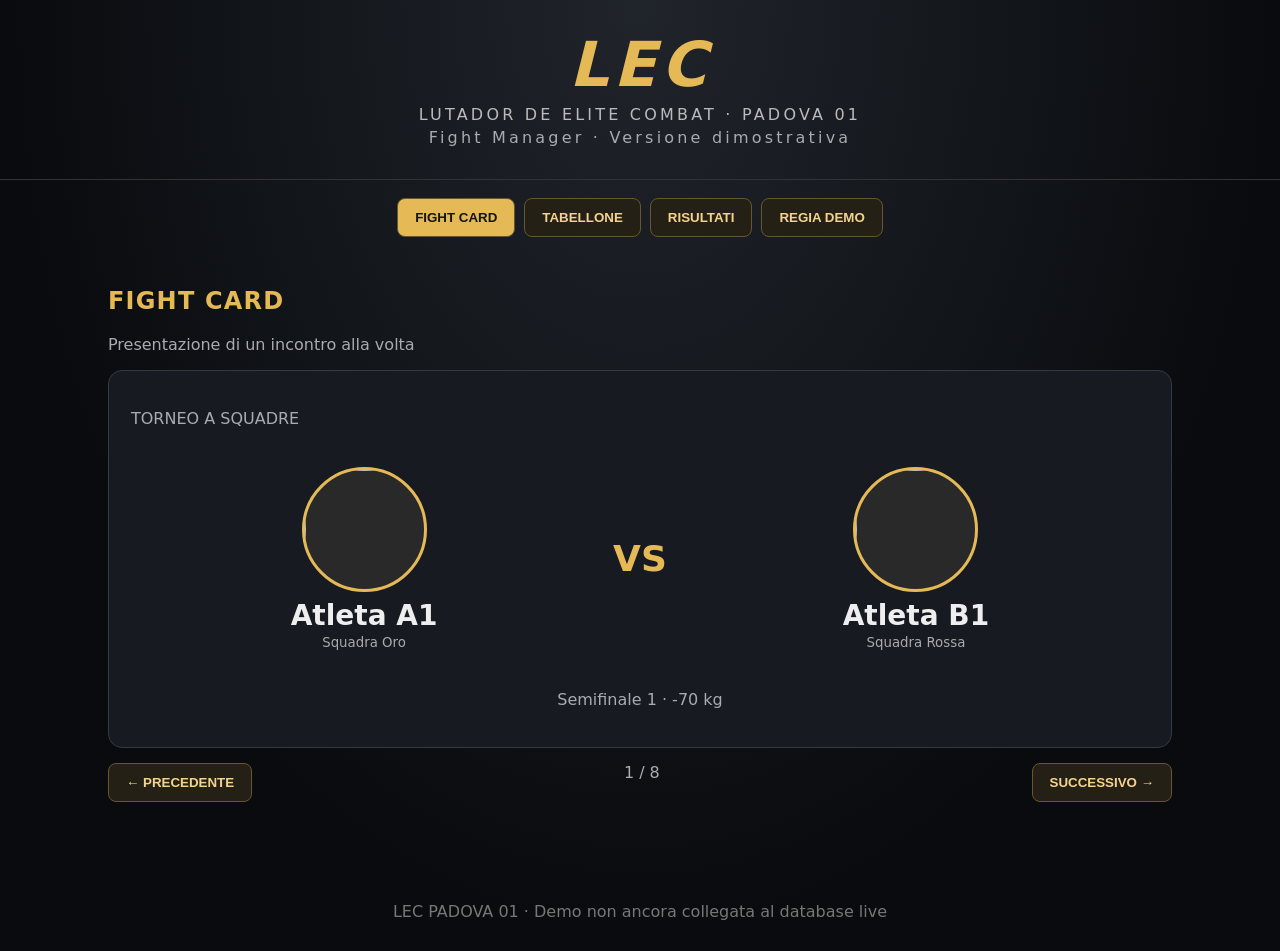
==== lec/index.html @ 763a9d62 "Add isolated LEC Padova 01 Fight Manager demo" ====
<!doctype html><html lang="it"><head><meta charset="utf-8"><meta name="viewport" content="width=device-width,initial-scale=1"><title>LEC PADOVA 01 | Fight Manager</title><style>
:root{color-scheme:dark;--gold:#e4b956;--bg:#090b0e;--panel:#171b21;--line:#333a43}*{box-sizing:border-box}body{margin:0;background:radial-gradient(ellipse at top,#20242b,var(--bg) 70%);font:16px system-ui,Arial;color:#eee}header{padding:28px 5vw;border-bottom:1px solid #333;text-align:center}h1{font-size:clamp(30px,6vw,62px);font-style:italic;color:var(--gold);letter-spacing:.08em;margin:0}header p{margin:4px;color:#bbb;letter-spacing:.2em}nav{display:flex;justify-content:center;flex-wrap:wrap;gap:9px;padding:18px}button,.btn{border:1px solid #66572f;border-radius:8px;background:#252016;color:#f4d48d;padding:11px 17px;font-weight:700;cursor:pointer}button.active{background:var(--gold);color:#151515}main{max-width:1100px;margin:auto;padding:12px 18px 70px}section{display:none}section.active{display:block}h2{color:var(--gold);letter-spacing:.05em}h3{margin:0 0 12px}.panel{background:var(--panel);border:1px solid var(--line);border-radius:14px;padding:22px;margin:15px 0}.fight{display:grid;grid-template-columns:1fr auto 1fr;align-items:center;gap:16px;min-height:230px;text-align:center}.fighter{min-width:0}.fighter img{width:125px;height:125px;object-fit:cover;border-radius:50%;border:3px solid var(--gold);background:#292929}.fighter strong{display:block;font-size:clamp(16px,3vw,28px);overflow-wrap:anywhere}.fighter small{color:#aaa}.vs{color:var(--gold);font-weight:900;font-size:36px}.muted{color:#a9abb0}.match{padding:15px;border-bottom:1px solid #393939;display:flex;justify-content:space-between;gap:15px}.winner{color:#88d7a1}input,select{background:#0d1117;border:1px solid #555;border-radius:6px;padding:10px;color:white;max-width:100%;width:100%}label{display:block;margin:12px 0 5px;color:#c5c5c5}form{display:grid;grid-template-columns:repeat(auto-fit,minmax(180px,1fr));gap:12px}form label{margin:0}form button{align-self:end}footer{text-align:center;color:#777;padding:30px}#notice{color:#ffcf83}a{color:var(--gold)}@media(max-width:540px){.fighter img{width:80px;height:80px}.fight{gap:7px;min-height:160px}.vs{font-size:23px}.panel{padding:14px}}</style></head><body>
<header><h1>LEC</h1><p>LUTADOR DE ELITE COMBAT · PADOVA 01</p><p class="muted">Fight Manager · Versione dimostrativa</p></header>
<nav><button data-tab="card" class="active">FIGHT CARD</button><button data-tab="bracket">TABELLONE</button><button data-tab="results">RISULTATI</button><button data-tab="admin">REGIA DEMO</button></nav>
<main><section id="card" class="active"><h2>FIGHT CARD</h2><p class="muted">Presentazione di un incontro alla volta</p><div class="panel"><p id="fight-type" class="muted"></p><div class="fight"><div class="fighter"><img id="photo-a" alt=""><strong id="name-a"></strong><small id="team-a"></small></div><div class="vs">VS</div><div class="fighter"><img id="photo-b" alt=""><strong id="name-b"></strong><small id="team-b"></small></div></div><p id="fight-category" class="muted" style="text-align:center"></p></div><div style="display:flex;justify-content:space-between"><button id="prev">← PRECEDENTE</button><span id="counter" class="muted"></span><button id="next">SUCCESSIVO →</button></div></section>
<section id="bracket"><h2>TABELLONE SQUADRE</h2><div class="panel"><h3>Semifinali</h3><div id="semis"></div></div><div class="panel"><h3>Finale</h3><div id="finale"></div></div><p class="muted">Il tabellone è dimostrativo: i nomi e i risultati potranno essere configurati dalla regia definitiva.</p></section>
<section id="results"><h2>RISULTATI</h2><div id="results-list"></div></section>
<section id="admin"><h2>REGIA · DEMO LOCALE</h2><p id="notice">Attenzione: questa regia dimostrativa non è protetta da password. I dati sono salvati solo nel browser utilizzato, non sincronizzati online. Non inserire dati riservati.</p><div class="panel"><label>Incontro da modificare<select id="fight-select"></select></label><form id="editor"><label>Atleta A<input name="a" required></label><label>Squadra A<input name="ta"></label><label>Foto atleta A (URL HTTPS)<input name="pa" type="url"></label><label>Atleta B<input name="b" required></label><label>Squadra B<input name="tb"></label><label>Foto atleta B (URL HTTPS)<input name="pb" type="url"></label><label>Categoria<input name="cat"></label><label>Tipo<select name="type"><option>TORNEO A SQUADRE</option><option>GRAPPLING SUPERFIGHT</option><option>MMA PRO</option></select></label><label>Vincitore<select name="winner"><option value="">Da disputare</option><option value="a">Atleta A</option><option value="b">Atleta B</option></select></label><label>Metodo / round / tempo<input name="method" placeholder="Es. Submission R1 3:12"></label><button type="submit">SALVA IN QUESTO BROWSER</button></form></div><button id="reset">Ripristina dati dimostrativi</button></section></main>
<footer>LEC PADOVA 01 · Demo non ancora collegata al database live</footer>
<script>
const placeholder=(s)=>'https://placehold.co/200x200/252525/e4b956?text='+encodeURIComponent(s||'LEC');
const initial=[{type:'TORNEO A SQUADRE',cat:'Semifinale 1 · -70 kg',a:'Atleta A1',ta:'Squadra Oro',b:'Atleta B1',tb:'Squadra Rossa'},{type:'TORNEO A SQUADRE',cat:'Semifinale 2 · -70 kg',a:'Atleta C1',ta:'Squadra Blu',b:'Atleta D1',tb:'Squadra Verde'},{type:'TORNEO A SQUADRE',cat:'Finale · -70 kg',a:'Finalista 1',ta:'Da definire',b:'Finalista 2',tb:'Da definire'},{type:'GRAPPLING SUPERFIGHT',cat:'Adult maschile',a:'Atleta 1',ta:'',b:'Atleta 2',tb:''},{type:'GRAPPLING SUPERFIGHT',cat:'Master maschile',a:'Atleta 3',ta:'',b:'Atleta 4',tb:''},{type:'GRAPPLING SUPERFIGHT',cat:'Adult femminile',a:'Atleta 5',ta:'',b:'Atleta 6',tb:''},{type:'MMA PRO',cat:'Co-main event',a:'Fighter 1',ta:'',b:'Fighter 2',tb:''},{type:'MMA PRO',cat:'Main event',a:'Fighter 3',ta:'',b:'Fighter 4',tb:''}];
let fights;try{fights=JSON.parse(localStorage.getItem('lec-demo-fights'))||structuredClone(initial)}catch(e){fights=structuredClone(initial)}let index=0;
const el=id=>document.getElementById(id),safe=s=>String(s||'').replace(/[&<>"']/g,c=>({'&':'&amp;','<':'&lt;','>':'&gt;','"':'&quot;',"'":'&#39;'}[c]));
function render(){const f=fights[index];el('fight-type').textContent=f.type;el('fight-category').textContent=f.cat;for(const [side,key] of [['a','a'],['b','b']]){el('name-'+side).textContent=f[key];el('team-'+side).textContent=f['t'+key]||' ';const img=el('photo-'+side);img.src=f['p'+key]&&/^https:\/\//.test(f['p'+key])?f['p'+key]:placeholder(f[key]);img.onerror=()=>{img.onerror=null;img.src=placeholder('LEC')}}el('counter').textContent=(index+1)+' / '+fights.length;el('fight-select').innerHTML=fights.map((x,i)=>'<option value="'+i+'">'+(i+1)+' · '+safe(x.cat)+'</option>').join('');el('fight-select').value=index;const form=el('editor');for(const key of ['a','b','ta','tb','pa','pb','cat','type','winner','method'])form.elements[key].value=f[key]||'';const item=(x)=>'<div class="match"><span>'+safe(x.a)+' <b>VS</b> '+safe(x.b)+'</span><span class="muted">'+safe(x.cat)+'</span></div>';el('semis').innerHTML=fights.slice(0,2).map(item).join('');el('finale').innerHTML=item(fights[2]);el('results-list').innerHTML=fights.map((x,i)=>'<div class="panel"><b>'+(i+1)+'. '+safe(x.cat)+'</b><p>'+safe(x.a)+' VS '+safe(x.b)+'</p><p class="'+(x.winner?'winner':'muted')+'">'+(x.winner?'Vincitore: '+safe(x[x.winner])+' · '+safe(x.method||'Metodo non indicato'):'In attesa di risultato')+'</p></div>').join('')}
document.querySelectorAll('[data-tab]').forEach(b=>b.onclick=()=>{document.querySelectorAll('[data-tab],section').forEach(x=>x.classList.remove('active'));b.classList.add('active');el(b.dataset.tab).classList.add('active')});el('prev').onclick=()=>{index=(index+fights.length-1)%fights.length;render()};el('next').onclick=()=>{index=(index+1)%fights.length;render()};el('fight-select').onchange=e=>{index=Number(e.target.value);render()};el('editor').onsubmit=e=>{e.preventDefault();const d=new FormData(e.target);for(const [k,v] of d)fights[index][k]=String(v).trim();localStorage.setItem('lec-demo-fights',JSON.stringify(fights));render();alert('Dati salvati in questo browser')};el('reset').onclick=()=>{if(confirm('Ripristinare i dati dimostrativi?')){localStorage.removeItem('lec-demo-fights');fights=structuredClone(initial);index=0;render()}};render();
</script></body></html>
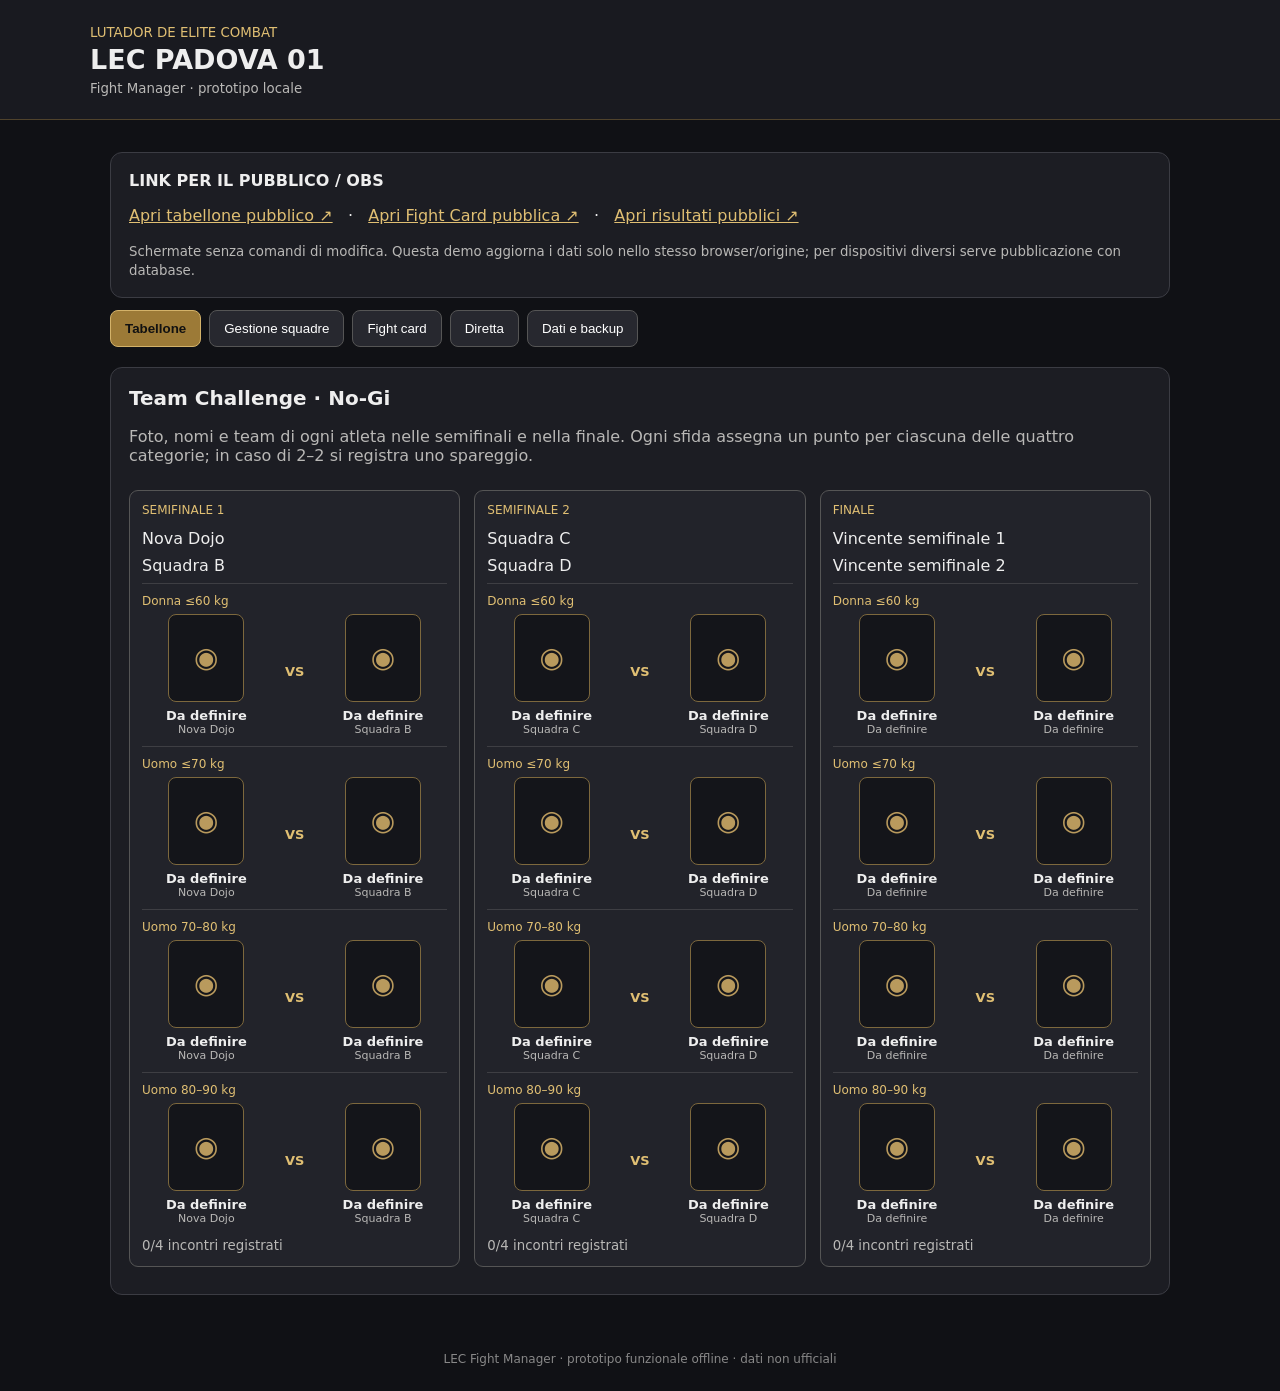
==== commit fca0b75f: "Restore original LEC Fight Manager control room" ====
--- a/lec/index.html
+++ b/lec/index.html
@@ -1,17 +1,12 @@
-<!doctype html><html lang="it"><head><meta charset="utf-8"><meta name="viewport" content="width=device-width,initial-scale=1"><title>LEC PADOVA 01 | Fight Manager</title><style>
-:root{color-scheme:dark;--gold:#e4b956;--bg:#090b0e;--panel:#171b21;--line:#333a43}*{box-sizing:border-box}body{margin:0;background:radial-gradient(ellipse at top,#20242b,var(--bg) 70%);font:16px system-ui,Arial;color:#eee}header{padding:28px 5vw;border-bottom:1px solid #333;text-align:center}h1{font-size:clamp(30px,6vw,62px);font-style:italic;color:var(--gold);letter-spacing:.08em;margin:0}header p{margin:4px;color:#bbb;letter-spacing:.2em}nav{display:flex;justify-content:center;flex-wrap:wrap;gap:9px;padding:18px}button,.btn{border:1px solid #66572f;border-radius:8px;background:#252016;color:#f4d48d;padding:11px 17px;font-weight:700;cursor:pointer}button.active{background:var(--gold);color:#151515}main{max-width:1100px;margin:auto;padding:12px 18px 70px}section{display:none}section.active{display:block}h2{color:var(--gold);letter-spacing:.05em}h3{margin:0 0 12px}.panel{background:var(--panel);border:1px solid var(--line);border-radius:14px;padding:22px;margin:15px 0}.fight{display:grid;grid-template-columns:1fr auto 1fr;align-items:center;gap:16px;min-height:230px;text-align:center}.fighter{min-width:0}.fighter img{width:125px;height:125px;object-fit:cover;border-radius:50%;border:3px solid var(--gold);background:#292929}.fighter strong{display:block;font-size:clamp(16px,3vw,28px);overflow-wrap:anywhere}.fighter small{color:#aaa}.vs{color:var(--gold);font-weight:900;font-size:36px}.muted{color:#a9abb0}.match{padding:15px;border-bottom:1px solid #393939;display:flex;justify-content:space-between;gap:15px}.winner{color:#88d7a1}input,select{background:#0d1117;border:1px solid #555;border-radius:6px;padding:10px;color:white;max-width:100%;width:100%}label{display:block;margin:12px 0 5px;color:#c5c5c5}form{display:grid;grid-template-columns:repeat(auto-fit,minmax(180px,1fr));gap:12px}form label{margin:0}form button{align-self:end}footer{text-align:center;color:#777;padding:30px}#notice{color:#ffcf83}a{color:var(--gold)}@media(max-width:540px){.fighter img{width:80px;height:80px}.fight{gap:7px;min-height:160px}.vs{font-size:23px}.panel{padding:14px}}</style></head><body>
-<header><h1>LEC</h1><p>LUTADOR DE ELITE COMBAT · PADOVA 01</p><p class="muted">Fight Manager · Versione dimostrativa</p></header>
-<nav><button data-tab="card" class="active">FIGHT CARD</button><button data-tab="bracket">TABELLONE</button><button data-tab="results">RISULTATI</button><button data-tab="admin">REGIA DEMO</button></nav>
-<main><section id="card" class="active"><h2>FIGHT CARD</h2><p class="muted">Presentazione di un incontro alla volta</p><div class="panel"><p id="fight-type" class="muted"></p><div class="fight"><div class="fighter"><img id="photo-a" alt=""><strong id="name-a"></strong><small id="team-a"></small></div><div class="vs">VS</div><div class="fighter"><img id="photo-b" alt=""><strong id="name-b"></strong><small id="team-b"></small></div></div><p id="fight-category" class="muted" style="text-align:center"></p></div><div style="display:flex;justify-content:space-between"><button id="prev">← PRECEDENTE</button><span id="counter" class="muted"></span><button id="next">SUCCESSIVO →</button></div></section>
-<section id="bracket"><h2>TABELLONE SQUADRE</h2><div class="panel"><h3>Semifinali</h3><div id="semis"></div></div><div class="panel"><h3>Finale</h3><div id="finale"></div></div><p class="muted">Il tabellone è dimostrativo: i nomi e i risultati potranno essere configurati dalla regia definitiva.</p></section>
-<section id="results"><h2>RISULTATI</h2><div id="results-list"></div></section>
-<section id="admin"><h2>REGIA · DEMO LOCALE</h2><p id="notice">Attenzione: questa regia dimostrativa non è protetta da password. I dati sono salvati solo nel browser utilizzato, non sincronizzati online. Non inserire dati riservati.</p><div class="panel"><label>Incontro da modificare<select id="fight-select"></select></label><form id="editor"><label>Atleta A<input name="a" required></label><label>Squadra A<input name="ta"></label><label>Foto atleta A (URL HTTPS)<input name="pa" type="url"></label><label>Atleta B<input name="b" required></label><label>Squadra B<input name="tb"></label><label>Foto atleta B (URL HTTPS)<input name="pb" type="url"></label><label>Categoria<input name="cat"></label><label>Tipo<select name="type"><option>TORNEO A SQUADRE</option><option>GRAPPLING SUPERFIGHT</option><option>MMA PRO</option></select></label><label>Vincitore<select name="winner"><option value="">Da disputare</option><option value="a">Atleta A</option><option value="b">Atleta B</option></select></label><label>Metodo / round / tempo<input name="method" placeholder="Es. Submission R1 3:12"></label><button type="submit">SALVA IN QUESTO BROWSER</button></form></div><button id="reset">Ripristina dati dimostrativi</button></section></main>
-<footer>LEC PADOVA 01 · Demo non ancora collegata al database live</footer>
-<script>
-const placeholder=(s)=>'https://placehold.co/200x200/252525/e4b956?text='+encodeURIComponent(s||'LEC');
-const initial=[{type:'TORNEO A SQUADRE',cat:'Semifinale 1 · -70 kg',a:'Atleta A1',ta:'Squadra Oro',b:'Atleta B1',tb:'Squadra Rossa'},{type:'TORNEO A SQUADRE',cat:'Semifinale 2 · -70 kg',a:'Atleta C1',ta:'Squadra Blu',b:'Atleta D1',tb:'Squadra Verde'},{type:'TORNEO A SQUADRE',cat:'Finale · -70 kg',a:'Finalista 1',ta:'Da definire',b:'Finalista 2',tb:'Da definire'},{type:'GRAPPLING SUPERFIGHT',cat:'Adult maschile',a:'Atleta 1',ta:'',b:'Atleta 2',tb:''},{type:'GRAPPLING SUPERFIGHT',cat:'Master maschile',a:'Atleta 3',ta:'',b:'Atleta 4',tb:''},{type:'GRAPPLING SUPERFIGHT',cat:'Adult femminile',a:'Atleta 5',ta:'',b:'Atleta 6',tb:''},{type:'MMA PRO',cat:'Co-main event',a:'Fighter 1',ta:'',b:'Fighter 2',tb:''},{type:'MMA PRO',cat:'Main event',a:'Fighter 3',ta:'',b:'Fighter 4',tb:''}];
-let fights;try{fights=JSON.parse(localStorage.getItem('lec-demo-fights'))||structuredClone(initial)}catch(e){fights=structuredClone(initial)}let index=0;
-const el=id=>document.getElementById(id),safe=s=>String(s||'').replace(/[&<>"']/g,c=>({'&':'&amp;','<':'&lt;','>':'&gt;','"':'&quot;',"'":'&#39;'}[c]));
-function render(){const f=fights[index];el('fight-type').textContent=f.type;el('fight-category').textContent=f.cat;for(const [side,key] of [['a','a'],['b','b']]){el('name-'+side).textContent=f[key];el('team-'+side).textContent=f['t'+key]||' ';const img=el('photo-'+side);img.src=f['p'+key]&&/^https:\/\//.test(f['p'+key])?f['p'+key]:placeholder(f[key]);img.onerror=()=>{img.onerror=null;img.src=placeholder('LEC')}}el('counter').textContent=(index+1)+' / '+fights.length;el('fight-select').innerHTML=fights.map((x,i)=>'<option value="'+i+'">'+(i+1)+' · '+safe(x.cat)+'</option>').join('');el('fight-select').value=index;const form=el('editor');for(const key of ['a','b','ta','tb','pa','pb','cat','type','winner','method'])form.elements[key].value=f[key]||'';const item=(x)=>'<div class="match"><span>'+safe(x.a)+' <b>VS</b> '+safe(x.b)+'</span><span class="muted">'+safe(x.cat)+'</span></div>';el('semis').innerHTML=fights.slice(0,2).map(item).join('');el('finale').innerHTML=item(fights[2]);el('results-list').innerHTML=fights.map((x,i)=>'<div class="panel"><b>'+(i+1)+'. '+safe(x.cat)+'</b><p>'+safe(x.a)+' VS '+safe(x.b)+'</p><p class="'+(x.winner?'winner':'muted')+'">'+(x.winner?'Vincitore: '+safe(x[x.winner])+' · '+safe(x.method||'Metodo non indicato'):'In attesa di risultato')+'</p></div>').join('')}
-document.querySelectorAll('[data-tab]').forEach(b=>b.onclick=()=>{document.querySelectorAll('[data-tab],section').forEach(x=>x.classList.remove('active'));b.classList.add('active');el(b.dataset.tab).classList.add('active')});el('prev').onclick=()=>{index=(index+fights.length-1)%fights.length;render()};el('next').onclick=()=>{index=(index+1)%fights.length;render()};el('fight-select').onchange=e=>{index=Number(e.target.value);render()};el('editor').onsubmit=e=>{e.preventDefault();const d=new FormData(e.target);for(const [k,v] of d)fights[index][k]=String(v).trim();localStorage.setItem('lec-demo-fights',JSON.stringify(fights));render();alert('Dati salvati in questo browser')};el('reset').onclick=()=>{if(confirm('Ripristinare i dati dimostrativi?')){localStorage.removeItem('lec-demo-fights');fights=structuredClone(initial);index=0;render()}};render();
-</script></body></html>+<!doctype html><html lang="it"><head><meta charset="utf-8"><meta name="viewport" content="width=device-width,initial-scale=1"><title>LEC Fight Manager · Demo</title><style>:root{font-family:system-ui,-apple-system,sans-serif;color:#eee;background:#101115}*{box-sizing:border-box}body{margin:0}header{padding:22px max(18px,calc((100vw - 1100px)/2));background:#191a20;border-bottom:1px solid #50432c}h1{margin:3px 0;font-size:27px}small,.muted{color:#b9b8b6}.gold{color:#e0bf73}main{max-width:1100px;margin:auto;padding:20px}nav{display:flex;gap:8px;flex-wrap:wrap;margin:0 0 20px}button{background:#27282f;border:1px solid #555;color:#fff;border-radius:8px;padding:10px 14px;cursor:pointer}button.active,button.primary{background:#9c7a37;color:#111;border-color:#d3b269;font-weight:700}.panel{background:#1c1d23;border:1px solid #3b3c43;border-radius:12px;padding:18px;margin:12px 0}h2{margin-top:0;font-size:20px}h3{margin:10px 0}input,select{background:#111217;color:#fff;border:1px solid #555;border-radius:7px;padding:9px;width:100%;min-width:0}label{display:block;color:#c4c4c4;font-size:13px;margin:10px 0 5px}.grid{display:grid;grid-template-columns:repeat(auto-fit,minmax(230px,1fr));gap:14px}.fight{border:1px solid #555;border-radius:9px;padding:12px;margin:9px 0;background:#22232a}.fighter{display:flex;justify-content:space-between;gap:8px;margin:8px 0}.fighter b{color:#e4c17c}.row{display:flex;align-items:center;gap:10px;flex-wrap:wrap}.row>*{flex:1}.score{max-width:75px}.tag{font-size:12px;color:#e0bf73}.hide{display:none}.wide{width:100%}iframe{width:100%;aspect-ratio:16/9;border:0;border-radius:10px;background:#080808}footer{padding:25px;text-align:center;color:#888;font-size:12px}.notice{border-left:3px solid #d4ae61;padding:10px;background:#29251c}.status{color:#a5d3a5}.bout{padding:10px 0;border-top:1px solid #3e3e43}.versus{display:grid;grid-template-columns:minmax(0,1fr) 34px minmax(0,1fr);align-items:center;gap:7px}.athlete-card{text-align:center;min-width:0}.athlete-card img,.placeholder{width:76px;height:88px;object-fit:cover;border-radius:8px;border:1px solid #7d683d;background:#14151a;display:block;margin:6px auto}.placeholder{display:flex;align-items:center;justify-content:center;color:#b99a5d;font-size:28px}.athlete-card strong{display:block;font-size:13px;overflow-wrap:anywhere}.athlete-card small{display:block;font-size:11px}.vs{font-size:13px;color:#e0bf73;font-weight:800;text-align:center}.upload-note{font-size:11px;color:#aaa}.photo-preview{height:64px;width:56px;object-fit:cover;border-radius:5px;border:1px solid #777;margin-top:6px}.match-title{margin-bottom:12px}.ufc-card{background:linear-gradient(145deg,#16171b,#08090c);border:1px solid #80632d;border-radius:14px;overflow:hidden;margin:18px 0;box-shadow:0 12px 35px #0008}.ufc-heading{background:linear-gradient(90deg,#a27b35,#d9b96c,#7c5a24);color:#15120b;text-align:center;font-weight:900;letter-spacing:2px;padding:10px;font-size:12px}.ufc-body{display:grid;grid-template-columns:minmax(0,1fr) 70px minmax(0,1fr);align-items:end;min-height:240px;padding:12px 8px 0;gap:3px}.ufc-person{text-align:center;min-width:0}.ufc-person img,.ufc-silhouette{width:100%;max-width:185px;height:175px;object-fit:cover;object-position:top center;margin:auto;display:block;mask-image:linear-gradient(#000 75%,transparent 100%);-webkit-mask-image:linear-gradient(#000 75%,transparent 100%)}.ufc-silhouette{display:flex;justify-content:center;align-items:center;font-size:60px;color:#777;background:linear-gradient(#333,#111)}.ufc-name{font-size:clamp(15px,2.6vw,23px);font-weight:950;text-transform:uppercase;overflow-wrap:anywhere;line-height:1.1;min-height:50px}.ufc-team{font-size:12px;color:#d2b36e;margin:6px 0 12px;overflow-wrap:anywhere}.ufc-vs{text-align:center;align-self:center;font-weight:1000;color:#e0bb66;font-size:28px;font-style:italic}.ufc-footer{text-align:center;padding:9px;background:#22232a;font-size:12px;color:#d5d5d5}.ufc-file{font-size:12px}.ufc-preview{width:55px;height:60px;object-fit:cover;border-radius:6px;margin-top:7px}@media(max-width:520px){.ufc-body{grid-template-columns:minmax(0,1fr) 43px minmax(0,1fr);min-height:190px}.ufc-person img,.ufc-silhouette{height:125px}.ufc-vs{font-size:21px}.ufc-name{min-height:38px}} </style></head><body><header><small class="gold">LUTADOR DE ELITE COMBAT</small><h1>LEC PADOVA 01</h1><small>Fight Manager · prototipo locale</small></header><main><div class="panel"><strong>LINK PER IL PUBBLICO / OBS</strong><p><a href="lec_tabellone_pubblico.html" target="_blank" style="color:#e0bf73">Apri tabellone pubblico ↗</a> &nbsp; · &nbsp; <a href="lec_fightcard_pubblica.html" target="_blank" style="color:#e0bf73">Apri Fight Card pubblica ↗</a> &nbsp; · &nbsp; <a href="lec_risultati_pubblici.html" target="_blank" style="color:#e0bf73">Apri risultati pubblici ↗</a></p><small>Schermate senza comandi di modifica. Questa demo aggiorna i dati solo nello stesso browser/origine; per dispositivi diversi serve pubblicazione con database.</small></div><nav><button class="active" data-tab="tabellone">Tabellone</button><button data-tab="gestione">Gestione squadre</button><button data-tab="fightcard">Fight card</button><button data-tab="diretta">Diretta</button><button data-tab="dati">Dati e backup</button></nav><section id="tabellone"><div class="panel"><h2>Team Challenge · No-Gi</h2><p class="muted">Foto, nomi e team di ogni atleta nelle semifinali e nella finale. Ogni sfida assegna un punto per ciascuna delle quattro categorie; in caso di 2–2 si registra uno spareggio.</p><div id="bracket" class="grid"></div></div></section><section id="gestione" class="hide"><div class="panel"><h2>Squadre, atleti e fotografie</h2><p class="muted">Carica una foto per ogni atleta: sarà ridimensionata e mostrata nel tabellone. Le immagini restano salvate solo in questo browser.</p><div id="teamInputs" class="grid"></div><button class="primary" onclick="saveTeams()">Salva squadre e atleti</button><p id="saved" class="status"></p></div><div class="panel"><h2>Risultati delle semifinali e finale</h2><p class="muted">Inserisci 1 per una vittoria, 0 per una sconfitta; lascia vuoto se l'incontro non si è svolto. Lo spareggio decide solo in caso di 2–2.</p><div id="resultInputs"></div><button class="primary" onclick="saveResults()">Salva risultati</button></div></section><section id="fightcard" class="hide"><div class="panel"><h2>Superfight e MMA Pro</h2><div id="extraInputs"></div><button class="primary" onclick="saveExtras()">Salva fight card</button></div><div class="panel"><h2>Programma pubblico</h2><div id="publicCard"></div></div></section><section id="diretta" class="hide"><div class="panel"><h2>Collegamento streaming</h2><p class="muted">Inserisci un link YouTube Live o un ID video. Il player si attiverà quando la diretta sarà disponibile.</p><label>URL YouTube / ID video</label><input id="streamUrl" placeholder="https://www.youtube.com/watch?v=..."><div class="row" style="margin-top:12px"><button class="primary" onclick="saveStream()">Collega diretta</button><button onclick="clearStream()">Rimuovi</button></div><div id="streamPlayer" style="margin-top:18px"></div></div></section><section id="dati" class="hide"><div class="panel"><h2>Salvataggio e backup</h2><p class="notice">Questa demo salva i dati soltanto nel browser di questo dispositivo. Non sincronizza altri telefoni, non pubblica aggiornamenti online e non è ancora un sito distribuito. Per l'evento reale serviranno database, login e hosting.</p><div class="row"><button onclick="exportData()">Esporta backup JSON</button><label style="margin:0">Importa backup JSON<input type="file" id="importFile" accept="application/json" onchange="importData(event)"></label></div><button style="margin-top:12px" onclick="resetDemo()">Ripristina dati dimostrativi</button></div></section></main><footer>LEC Fight Manager · prototipo funzionale offline · dati non ufficiali</footer><script>
+const cats=['Donna ≤60 kg','Uomo ≤70 kg','Uomo 70–80 kg','Uomo 80–90 kg'];const extraNames=['Superfight · Donna','Superfight · Master uomo','Superfight · Adult uomo','MMA Pro · Co-Main','MMA Pro · Main Event'];const defaults=()=>({teams:['Nova Dojo','Squadra B','Squadra C','Squadra D'].map(name=>({name,athletes:['Da definire','Da definire','Da definire','Da definire'],photos:['','','','']})),matches:[{scores:['','','',''],tie:''},{scores:['','','',''],tie:''},{scores:['','','',''],tie:''}],extras:extraNames.map(title=>({title,a:'Da definire',b:'Da definire',result:'',teamA:'',teamB:'',photoA:'',photoB:''})),stream:''});let state;try{state=JSON.parse(localStorage.getItem('lecDemo'))||defaults()}catch(e){state=defaults()}function persist(){localStorage.setItem('lecDemo',JSON.stringify(state))}function esc(s){return String(s??'').replace(/[&<>"']/g,c=>({'&':'&amp;','<':'&lt;','>':'&gt;','"':'&quot;',"'":'&#39;'}[c]))}function result(m){let s=m.scores;if(s.some(v=>v===''||!['0','1'].includes(String(v))))return null;let n=s.reduce((a,v)=>a+Number(v),0);if(n>2)return 0;if(n<2)return 1;return m.tie==='0'?0:m.tie==='1'?1:null}function finalists(){let a=result(state.matches[0]),b=result(state.matches[1]);return [a===null?null:state.teams[a],b===null?null:state.teams[2+b]]}function names(i){if(i<2)return[state.teams[i*2],state.teams[i*2+1]];return finalists()}function athleteBox(t,j){let name=t?.athletes?.[j]||'Da definire',photo=t?.photos?.[j]||'',team=t?.name||'Da definire';return `<div class="athlete-card">${photo?`<img src="${esc(photo)}" alt="Foto di ${esc(name)}">`:'<div class="placeholder">◉</div>'}<strong>${esc(name)}</strong><small>${esc(team)}</small></div>`}
+function renderBracket(){let html='';for(let i=0;i<3;i++){let m=state.matches[i],pair=names(i),win=result(m);html+=`<div class="fight"><div class="tag match-title">${i===2?'FINALE':'SEMIFINALE '+(i+1)}</div>`;pair.forEach((t,j)=>{html+=`<div class="fighter"><span>${esc(t?.name||'Vincente semifinale '+(j+1))}</span>${win===j?'<b>VINCENTE</b>':''}</div>`});cats.forEach((cat,j)=>{html+=`<div class="bout"><div class="tag">${esc(cat)}</div><div class="versus">${athleteBox(pair[0],j)}<div class="vs">VS</div>${athleteBox(pair[1],j)}</div>${m.scores[j]!==''?`<small>Vincitore: ${esc(pair[m.scores[j]==='1'?0:1]?.athletes?.[j]||'Da definire')}</small>`:''}</div>`});let played=m.scores.filter(v=>v!=='').length;html+=`<small>${played}/4 incontri registrati${played===4?' · '+m.scores.reduce((a,v)=>a+Number(v),0)+'–'+(4-m.scores.reduce((a,v)=>a+Number(v),0)):''}</small></div>`}document.getElementById('bracket').innerHTML=html}
+function renderTeamInputs(){document.getElementById('teamInputs').innerHTML=state.teams.map((t,i)=>`<div class="fight"><h3>Squadra ${i+1}</h3><label>Nome squadra</label><input id="t${i}" value="${esc(t.name)}">${cats.map((cat,j)=>`<label>${cat}</label><input id="a${i}_${j}" value="${esc(t.athletes[j])}"><label>Fotografia atleta (JPG / PNG / WebP)</label><input type="file" accept="image/jpeg,image/png,image/webp" onchange="setPhoto(${i},${j},this)">${t.photos?.[j]?`<div class="row"><img class="photo-preview" src="${esc(t.photos[j])}" alt="Foto atleta"><button type="button" onclick="removePhoto(${i},${j})">Rimuovi foto</button></div>`:'<small class="upload-note">Nessuna foto caricata</small>'}`).join('')}</div>`).join('')}
+function setPhoto(i,j,input){let f=input.files?.[0];if(!f)return;if(f.size>12*1024*1024){alert('La foto supera 12 MB. Scegli una foto più piccola.');return}let reader=new FileReader();reader.onload=()=>{let img=new Image();img.onload=()=>{let canvas=document.createElement('canvas'),max=360,scale=Math.min(1,max/Math.max(img.width,img.height));canvas.width=Math.max(1,Math.round(img.width*scale));canvas.height=Math.max(1,Math.round(img.height*scale));canvas.getContext('2d').drawImage(img,0,0,canvas.width,canvas.height);state.teams[i].photos??=['','','',''];state.teams[i].photos[j]=canvas.toDataURL('image/jpeg',.72);try{persist();renderAll()}catch(e){state.teams[i].photos[j]='';alert('Memoria del browser piena: esporta un backup e usa foto più piccole.')}};img.onerror=()=>alert('Impossibile leggere questa foto');img.src=reader.result};reader.readAsDataURL(f)}
+function removePhoto(i,j){state.teams[i].photos??=['','','',''];state.teams[i].photos[j]='';persist();renderAll()}
+function renderResultInputs(){document.getElementById('resultInputs').innerHTML=state.matches.map((m,i)=>{let p=names(i);return`<div class="fight"><h3>${i===2?'Finale':'Semifinale '+(i+1)}</h3><small>${esc(p[0]?.name||'Vincente SF1')} contro ${esc(p[1]?.name||'Vincente SF2')}</small>${cats.map((cat,j)=>`<label>${cat}</label><select id="r${i}_${j}"><option value="" ${m.scores[j]===''?'selected':''}>Da disputare</option><option value="1" ${m.scores[j]==='1'?'selected':''}>Vince ${esc(p[0]?.name||'Squadra 1')}</option><option value="0" ${m.scores[j]==='0'?'selected':''}>Vince ${esc(p[1]?.name||'Squadra 2')}</option></select>`).join('')}<label>Spareggio (solo se 2–2)</label><select id="tie${i}"><option value="">Non disputato</option><option value="0" ${m.tie==='0'?'selected':''}>Vince ${esc(p[0]?.name||'Squadra 1')}</option><option value="1" ${m.tie==='1'?'selected':''}>Vince ${esc(p[1]?.name||'Squadra 2')}</option></select></div>`}).join('')}function saveTeams(){state.teams.forEach((t,i)=>{t.name=document.getElementById('t'+i).value.trim()||'Squadra '+(i+1);t.athletes=t.athletes.map((_,j)=>document.getElementById(`a${i}_${j}`).value.trim()||'Da definire')});persist();renderAll();document.getElementById('saved').textContent='Dati salvati in questo browser.'}function saveResults(){state.matches.forEach((m,i)=>{m.scores=m.scores.map((_,j)=>document.getElementById(`r${i}_${j}`).value);m.tie=document.getElementById('tie'+i).value});persist();renderAll()}function extraPortrait(e,side){let n=e[side==='A'?'a':'b']||'Da definire',team=e['team'+side]||'Team da definire',photo=e['photo'+side]||'';return `<div class="ufc-person">${photo?`<img src="${esc(photo)}" alt="Foto ${esc(n)}">`:'<div class="ufc-silhouette">◉</div>'}<div class="ufc-name">${esc(n)}</div><div class="ufc-team">${esc(team)}</div></div>`}
+function renderExtras(){document.getElementById('extraInputs').innerHTML=state.extras.map((e,i)=>`<div class="fight"><h3>${esc(e.title)}</h3><div class="grid"><div><label>Atleta A</label><input id="exA${i}" value="${esc(e.a)}"><label>Team A</label><input id="exTA${i}" value="${esc(e.teamA||'')}"><label>Foto atleta A</label><input class="ufc-file" type="file" accept="image/jpeg,image/png,image/webp" onchange="setExtraPhoto(${i},'A',this)">${e.photoA?`<img class="ufc-preview" src="${esc(e.photoA)}"><button onclick="removeExtraPhoto(${i},'A')">Rimuovi foto</button>`:''}</div><div><label>Atleta B</label><input id="exB${i}" value="${esc(e.b)}"><label>Team B</label><input id="exTB${i}" value="${esc(e.teamB||'')}"><label>Foto atleta B</label><input class="ufc-file" type="file" accept="image/jpeg,image/png,image/webp" onchange="setExtraPhoto(${i},'B',this)">${e.photoB?`<img class="ufc-preview" src="${esc(e.photoB)}"><button onclick="removeExtraPhoto(${i},'B')">Rimuovi foto</button>`:''}</div></div><label>Vincitore</label><select id="exW${i}"><option value="" ${!e.winner?'selected':''}>Da disputare</option><option value="A" ${e.winner==='A'?'selected':''}>Atleta A</option><option value="B" ${e.winner==='B'?'selected':''}>Atleta B</option><option value="DRAW" ${e.winner==='DRAW'?'selected':''}>Pareggio / no contest</option></select><label>Metodo di vittoria</label><select id="exM${i}">${['','Submission','Decisione unanime','Decisione divisa','KO','TKO','Squalifica','Pareggio','No contest'].map(v=>`<option value="${v}" ${e.method===v?'selected':''}>${v||'Da definire'}</option>`).join('')}</select><div class="grid"><div><label>Round (MMA)</label><input id="exRound${i}" value="${esc(e.round||'')}" placeholder="Es. 2"></div><div><label>Tempo</label><input id="exTime${i}" value="${esc(e.time||'')}" placeholder="Es. 03:45"></div></div><label>Note / risultato aggiuntivo</label><input id="exR${i}" value="${esc(e.result)}" placeholder="Facoltativo"></div>`).join('');document.getElementById('publicCard').innerHTML=state.extras.map((e,i)=>`<article class="ufc-card"><div class="ufc-heading">${i===4?'MAIN EVENT':i===3?'CO-MAIN EVENT':esc(e.title).toUpperCase()}</div><div class="ufc-body">${extraPortrait(e,'A')}<div class="ufc-vs">VS</div>${extraPortrait(e,'B')}</div><div class="ufc-footer">${esc(e.title)} · ${esc(e.result||'DA DISPUTARE')}</div></article>`).join('')}
+function saveExtras(){state.extras.forEach((e,i)=>{e.a=document.getElementById('exA'+i).value;e.b=document.getElementById('exB'+i).value;e.teamA=document.getElementById('exTA'+i).value;e.teamB=document.getElementById('exTB'+i).value;e.result=document.getElementById('exR'+i).value;e.winner=document.getElementById('exW'+i).value;e.method=document.getElementById('exM'+i).value;e.round=document.getElementById('exRound'+i).value;e.time=document.getElementById('exTime'+i).value});persist();renderAll()}
+function setExtraPhoto(i,side,input){const f=input.files?.[0];if(!f)return;if(f.size>12*1024*1024){alert('Foto troppo grande (max 12 MB)');return}const reader=new FileReader();reader.onload=()=>{const img=new Image();img.onload=()=>{const c=document.createElement('canvas'),scale=Math.min(1,420/Math.max(img.width,img.height));c.width=Math.round(img.width*scale);c.height=Math.round(img.height*scale);c.getContext('2d').drawImage(img,0,0,c.width,c.height);state.extras[i]['photo'+side]=c.toDataURL('image/jpeg',.7);try{persist();renderAll()}catch(err){state.extras[i]['photo'+side]='';alert('Spazio di salvataggio insufficiente')}};img.src=reader.result};reader.readAsDataURL(f)}
+function removeExtraPhoto(i,side){state.extras[i]['photo'+side]='';persist();renderAll()}
+function videoId(url){let s=url.trim();if(/^[\w-]{11}$/.test(s))return s;try{let u=new URL(s);if(u.hostname==='youtu.be'||u.hostname==='www.youtu.be')return u.pathname.slice(1).split('/')[0];if(['youtube.com','www.youtube.com','m.youtube.com'].includes(u.hostname)){return u.searchParams.get('v')||u.pathname.match(/\/(?:live|embed)\/([\w-]{11})/)?.[1]}}catch(e){}return null}function renderStream(){document.getElementById('streamUrl').value=state.stream;let id=videoId(state.stream);document.getElementById('streamPlayer').innerHTML=id?`<iframe title="Diretta LEC" allow="autoplay;encrypted-media;picture-in-picture" allowfullscreen src="https://www.youtube-nocookie.com/embed/${id}"></iframe>`:'<p class="muted">Nessuna diretta collegata.</p>'}function saveStream(){let url=document.getElementById('streamUrl').value;if(url&&!videoId(url)){alert('Inserisci un URL YouTube valido oppure un ID video di 11 caratteri.');return}state.stream=url;persist();renderStream()}function clearStream(){state.stream='';persist();renderStream()}function renderAll(){state.teams.forEach(t=>{if(!Array.isArray(t.photos))t.photos=['','','','']});renderBracket();renderTeamInputs();renderResultInputs();renderExtras();renderStream()}function exportData(){let a=document.createElement('a');a.href=URL.createObjectURL(new Blob([JSON.stringify(state,null,2)],{type:'application/json'}));a.download='lec-padova-01-backup.json';a.click();setTimeout(()=>URL.revokeObjectURL(a.href),1000)}async function importData(e){let f=e.target.files[0];if(!f)return;try{let d=JSON.parse(await f.text());if(!Array.isArray(d.teams)||d.teams.length!==4||!Array.isArray(d.matches)||d.matches.length!==3||!Array.isArray(d.extras)||d.extras.length!==5)throw Error('Struttura dati non valida');state=d;persist();renderAll();alert('Backup importato')}catch(err){alert('Errore: '+err.message)}}function resetDemo(){if(confirm('Ripristinare tutti i dati dimostrativi?')){state=defaults();persist();renderAll()}}document.querySelectorAll('nav button').forEach(b=>b.addEventListener('click',()=>{document.querySelectorAll('nav button').forEach(x=>x.classList.toggle('active',x===b));['tabellone','gestione','fightcard','diretta','dati'].forEach(id=>document.getElementById(id).classList.toggle('hide',id!==b.dataset.tab))}));renderAll();</script></body></html>
